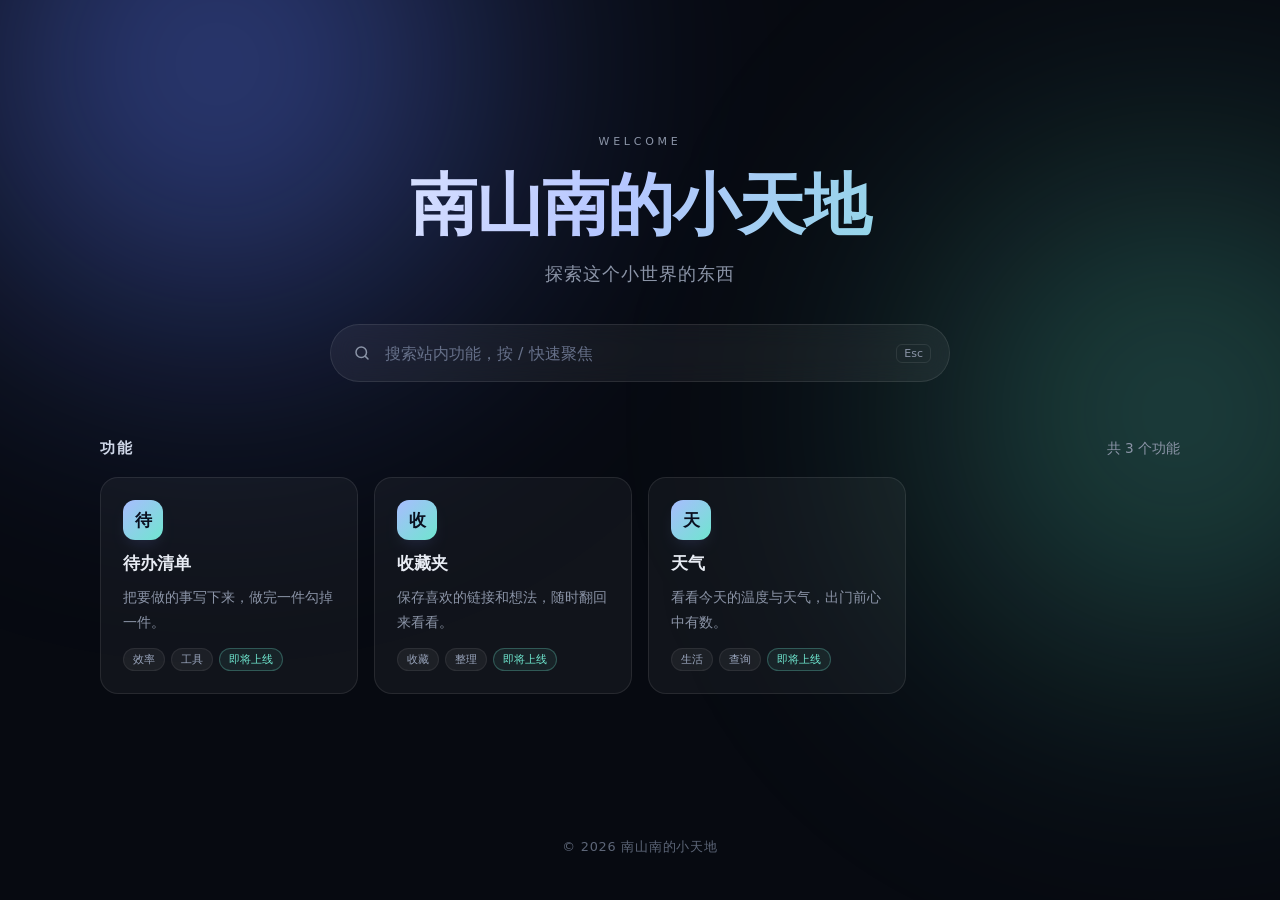
==== index.html @ 8e8f1b19 "初始化南山南的小天地站点：首页、站内搜索与功能网格" ====
<!DOCTYPE html>
<html lang="zh-CN">
<head>
<meta charset="UTF-8">
<meta name="viewport" content="width=device-width, initial-scale=1">
<title>南山南的小天地</title>
<link rel="stylesheet" href="style.css">
</head>
<body>
<div class="aurora" aria-hidden="true"></div>

<header class="hero">
  <p class="eyebrow">Welcome</p>
  <h1>南山南的小天地</h1>
  <p class="subtitle">探索这个小世界的东西</p>

  <div class="search">
    <svg width="18" height="18" viewBox="0 0 24 24" fill="none" stroke-width="2" stroke-linecap="round" aria-hidden="true">
      <circle cx="11" cy="11" r="7"></circle>
      <path d="M20 20l-3.5-3.5"></path>
    </svg>
    <input id="search" type="search" placeholder="搜索站内功能，按 / 快速聚焦" autocomplete="off" aria-label="搜索站内功能">
    <kbd>Esc</kbd>
  </div>
</header>

<main>
  <div class="section-head">
    <h2>功能</h2>
    <span id="count" class="count"></span>
  </div>
  <section id="grid" class="grid"></section>
  <p id="empty" class="empty" hidden>没有找到相关的功能，换个关键词试试。</p>
</main>

<footer>© <span id="year"></span> 南山南的小天地</footer>

<div id="toast" class="toast" role="status" aria-live="polite"></div>

<script src="app.js"></script>
</body>
</html>
---- style.css ----
:root {
  --bg: #070a11;
  --panel: rgba(255, 255, 255, 0.045);
  --panel-hover: rgba(255, 255, 255, 0.075);
  --border: rgba(255, 255, 255, 0.09);
  --text: #e8ecf4;
  --muted: #8b94a7;
  --accent: #7c9cff;
  --accent-2: #6fe6cf;
  --radius: 18px;
}

*,
*::before,
*::after {
  box-sizing: border-box;
}

body {
  margin: 0;
  min-height: 100vh;
  display: flex;
  flex-direction: column;
  font-family: "PingFang SC", "Hiragino Sans GB", "Microsoft YaHei", system-ui, -apple-system, "Segoe UI", sans-serif;
  background: var(--bg);
  color: var(--text);
  -webkit-font-smoothing: antialiased;
}

.aurora {
  position: fixed;
  inset: 0;
  z-index: -1;
  overflow: hidden;
  pointer-events: none;
}

.aurora::before,
.aurora::after {
  content: "";
  position: absolute;
  border-radius: 50%;
  filter: blur(130px);
}

.aurora::before {
  width: 62vw;
  height: 62vw;
  top: -26vw;
  left: -14vw;
  background: radial-gradient(circle, rgba(94, 124, 255, 0.62), transparent 70%);
}

.aurora::after {
  width: 56vw;
  height: 56vw;
  right: -20vw;
  top: 6vh;
  background: radial-gradient(circle, rgba(94, 224, 192, 0.4), transparent 70%);
}

.hero {
  padding: clamp(72px, 15vh, 150px) 24px 56px;
  text-align: center;
}

.eyebrow {
  margin: 0 0 20px;
  font-size: 11px;
  letter-spacing: 0.34em;
  text-transform: uppercase;
  color: var(--muted);
}

h1 {
  margin: 0;
  font-size: clamp(2.4rem, 7vw, 4.2rem);
  line-height: 1.12;
  font-weight: 700;
  letter-spacing: -0.02em;
  background: linear-gradient(115deg, #ffffff 8%, #b6c6ff 48%, #6fe6cf 94%);
  -webkit-background-clip: text;
  background-clip: text;
  color: transparent;
}

.subtitle {
  margin: 18px 0 0;
  font-size: clamp(1rem, 2.4vw, 1.15rem);
  letter-spacing: 0.05em;
  color: var(--muted);
}

.search {
  display: flex;
  align-items: center;
  gap: 12px;
  width: min(620px, 100%);
  height: 58px;
  margin: 38px auto 0;
  padding: 0 18px 0 22px;
  border: 1px solid var(--border);
  border-radius: 999px;
  background: rgba(255, 255, 255, 0.055);
  backdrop-filter: blur(12px);
  transition: border-color 0.2s, box-shadow 0.2s, background 0.2s;
}

.search:focus-within {
  border-color: rgba(124, 156, 255, 0.65);
  background: rgba(255, 255, 255, 0.075);
  box-shadow: 0 0 0 4px rgba(124, 156, 255, 0.14), 0 18px 45px -26px rgba(124, 156, 255, 0.95);
}

.search svg {
  flex: none;
  stroke: var(--muted);
}

.search input {
  flex: 1;
  min-width: 0;
  height: 100%;
  border: 0;
  outline: 0;
  background: transparent;
  color: var(--text);
  font: inherit;
  font-size: 1rem;
}

.search input::placeholder {
  color: #667089;
}

.search input::-webkit-search-cancel-button {
  display: none;
}

.search kbd {
  flex: none;
  padding: 2px 7px;
  font: inherit;
  font-size: 11px;
  color: var(--muted);
  border: 1px solid var(--border);
  border-radius: 6px;
}

main {
  flex: 1;
  width: min(1080px, 100% - 48px);
  margin: 0 auto;
  padding-bottom: 64px;
}

.section-head {
  display: flex;
  align-items: baseline;
  justify-content: space-between;
  gap: 16px;
  margin-bottom: 18px;
}

.section-head h2 {
  margin: 0;
  font-size: 0.95rem;
  font-weight: 600;
  letter-spacing: 0.14em;
  color: #cfd7e8;
}

.count {
  font-size: 0.85rem;
  color: var(--muted);
  font-variant-numeric: tabular-nums;
}

.grid {
  display: grid;
  grid-template-columns: repeat(auto-fill, minmax(236px, 1fr));
  gap: 16px;
}

.card {
  position: relative;
  display: flex;
  flex-direction: column;
  gap: 10px;
  padding: 22px;
  border: 1px solid var(--border);
  border-radius: var(--radius);
  background: var(--panel);
  color: inherit;
  text-decoration: none;
  overflow: hidden;
  transition: transform 0.22s ease, background 0.22s, border-color 0.22s, box-shadow 0.22s;
}

.card::after {
  content: "";
  position: absolute;
  inset: 0 0 auto;
  height: 1px;
  background: linear-gradient(90deg, transparent, rgba(255, 255, 255, 0.28), transparent);
  opacity: 0;
  transition: opacity 0.22s;
}

.card:hover {
  transform: translateY(-4px);
  background: var(--panel-hover);
  border-color: rgba(124, 156, 255, 0.4);
  box-shadow: 0 24px 44px -30px rgba(90, 120, 255, 0.9);
}

.card:hover::after {
  opacity: 1;
}

.card:focus-visible {
  outline: 2px solid var(--accent);
  outline-offset: 3px;
}

.card-icon {
  display: grid;
  place-items: center;
  width: 40px;
  height: 40px;
  border-radius: 12px;
  font-size: 1.05rem;
  font-weight: 600;
  color: #0a1020;
  background: linear-gradient(135deg, #a9bcff, #6fe6cf);
  box-shadow: 0 8px 22px -14px rgba(124, 156, 255, 0.95);
}

.card-title {
  margin: 2px 0 0;
  font-size: 1.05rem;
  font-weight: 600;
}

.card-desc {
  flex: 1;
  margin: 0;
  font-size: 0.9rem;
  line-height: 1.7;
  color: var(--muted);
}

.card-tags {
  display: flex;
  flex-wrap: wrap;
  gap: 6px;
  margin-top: 4px;
}

.tag {
  padding: 3px 9px;
  font-size: 11px;
  color: #9aa6bd;
  background: rgba(255, 255, 255, 0.05);
  border: 1px solid rgba(255, 255, 255, 0.07);
  border-radius: 999px;
}

.tag-status {
  color: var(--accent-2);
  background: rgba(111, 230, 207, 0.07);
  border-color: rgba(111, 230, 207, 0.28);
}

mark {
  padding: 0 3px;
  border-radius: 4px;
  background: rgba(124, 156, 255, 0.42);
  color: #fff;
}

.empty {
  margin: 0;
  padding: 56px 0;
  text-align: center;
  font-size: 0.95rem;
  color: var(--muted);
}

footer {
  padding: 32px 0 44px;
  text-align: center;
  font-size: 0.8rem;
  letter-spacing: 0.06em;
  color: #5d6678;
}

.toast {
  position: fixed;
  left: 50%;
  bottom: 36px;
  z-index: 10;
  padding: 11px 20px;
  border: 1px solid var(--border);
  border-radius: 999px;
  background: rgba(18, 24, 38, 0.94);
  backdrop-filter: blur(10px);
  color: var(--text);
  font-size: 0.88rem;
  opacity: 0;
  pointer-events: none;
  transform: translate(-50%, 16px);
  transition: opacity 0.25s, transform 0.25s;
}

.toast.show {
  opacity: 1;
  transform: translate(-50%, 0);
}

@media (max-width: 640px) {
  .hero {
    padding: 72px 20px 40px;
  }

  .search {
    height: 52px;
    padding: 0 14px 0 18px;
  }

  .search kbd {
    display: none;
  }

  .grid {
    grid-template-columns: 1fr 1fr;
  }
}

@media (max-width: 460px) {
  .grid {
    grid-template-columns: 1fr;
  }
}

@media (prefers-reduced-motion: reduce) {
  *,
  *::before,
  *::after {
    transition: none !important;
    animation: none !important;
  }
}
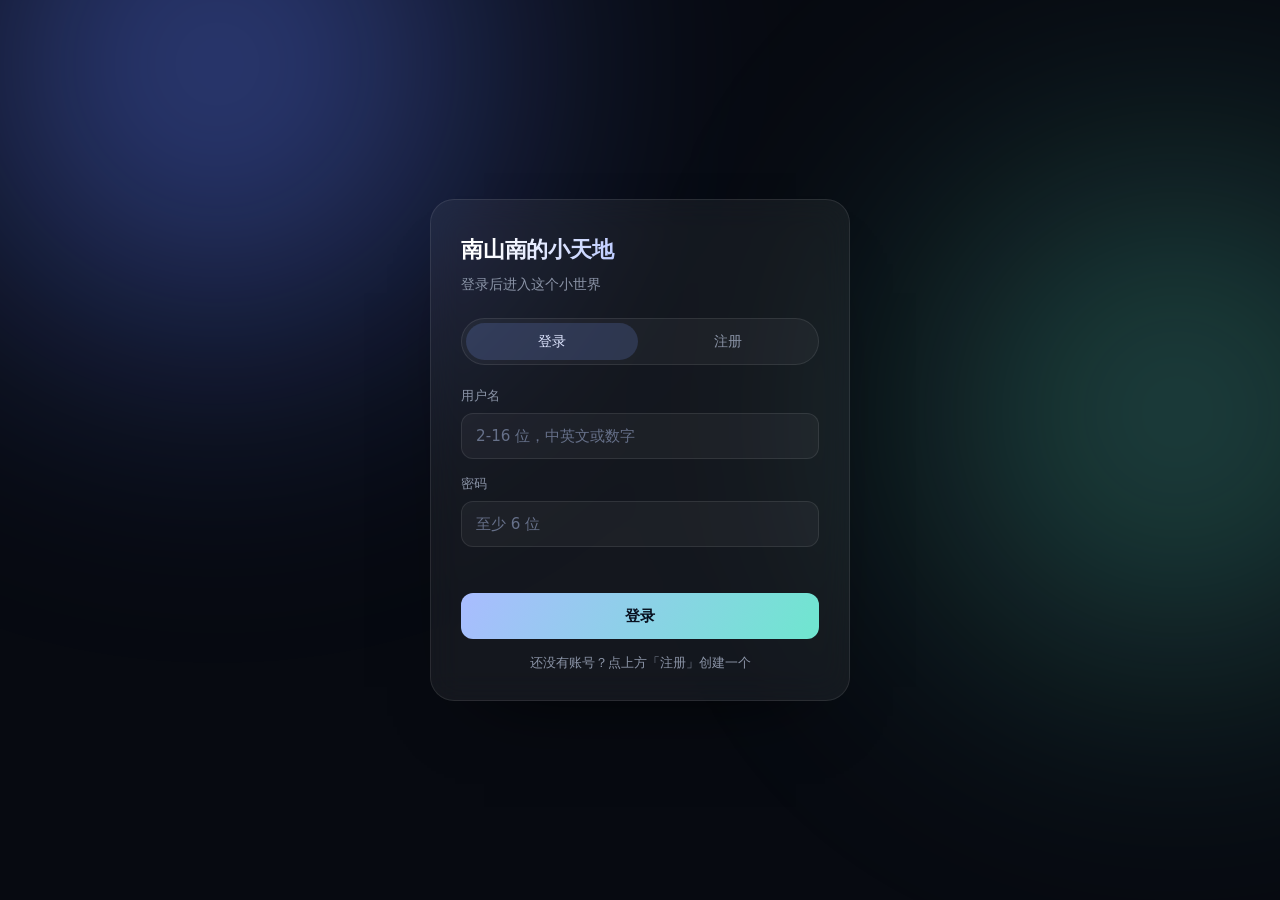
==== commit fa5e0cd9: "新增登录注册、个人主页与 Cloudflare Workers 后端存储" ====
--- a/index.html
+++ b/index.html
@@ -5,9 +5,14 @@
 <meta name="viewport" content="width=device-width, initial-scale=1">
 <title>南山南的小天地</title>
 <link rel="stylesheet" href="style.css">
+<script src="config.js"></script>
+<script src="auth.js"></script>
+<script>requireAuth();</script>
 </head>
 <body>
 <div class="aurora" aria-hidden="true"></div>
+
+<a class="profile-fab" href="profile.html">个人信息</a>
 
 <header class="hero">
   <p class="eyebrow">Welcome</p>
--- a/style.css
+++ b/style.css
@@ -72,7 +72,7 @@
   color: var(--muted);
 }
 
-h1 {
+.hero h1 {
   margin: 0;
   font-size: clamp(2.4rem, 7vw, 4.2rem);
   line-height: 1.12;
@@ -318,6 +318,264 @@
   transform: translate(-50%, 0);
 }
 
+.profile-fab {
+  position: fixed;
+  top: 18px;
+  right: 18px;
+  z-index: 20;
+  display: inline-flex;
+  align-items: center;
+  height: 38px;
+  padding: 0 16px;
+  font-size: 0.85rem;
+  color: var(--text);
+  text-decoration: none;
+  border: 1px solid var(--border);
+  border-radius: 999px;
+  background: rgba(255, 255, 255, 0.06);
+  backdrop-filter: blur(12px);
+  transition: background 0.2s, border-color 0.2s, color 0.2s;
+}
+
+.profile-fab:hover {
+  color: #fff;
+  background: rgba(255, 255, 255, 0.11);
+  border-color: rgba(124, 156, 255, 0.5);
+}
+
+body.auth-body {
+  display: grid;
+  place-items: center;
+  padding: 24px 0;
+}
+
+.auth-wrap {
+  width: min(420px, 100% - 40px);
+  margin: 0 auto;
+  padding: 0;
+}
+
+.auth-card {
+  padding: 34px 30px 28px;
+  border: 1px solid var(--border);
+  border-radius: 24px;
+  background: rgba(255, 255, 255, 0.055);
+  backdrop-filter: blur(16px);
+  box-shadow: 0 40px 80px -54px rgba(0, 0, 0, 0.95);
+}
+
+.auth-brand {
+  margin: 0;
+  font-size: 1.4rem;
+  font-weight: 700;
+  letter-spacing: -0.01em;
+  background: linear-gradient(115deg, #ffffff 8%, #b6c6ff 48%, #6fe6cf 94%);
+  -webkit-background-clip: text;
+  background-clip: text;
+  color: transparent;
+}
+
+.auth-sub {
+  margin: 10px 0 0;
+  font-size: 0.88rem;
+  color: var(--muted);
+}
+
+.auth-tabs {
+  display: flex;
+  gap: 4px;
+  margin: 24px 0 22px;
+  padding: 4px;
+  border: 1px solid var(--border);
+  border-radius: 999px;
+  background: rgba(255, 255, 255, 0.04);
+}
+
+.auth-tab {
+  flex: 1;
+  padding: 9px 0;
+  font: inherit;
+  font-size: 0.88rem;
+  color: var(--muted);
+  background: transparent;
+  border: 0;
+  border-radius: 999px;
+  cursor: pointer;
+  transition: background 0.2s, color 0.2s;
+}
+
+.auth-tab.is-active {
+  color: #dfe6ff;
+  background: rgba(124, 156, 255, 0.18);
+}
+
+.field {
+  display: block;
+  margin-bottom: 16px;
+}
+
+.field span {
+  display: block;
+  margin-bottom: 8px;
+  font-size: 0.82rem;
+  color: var(--muted);
+}
+
+.field input {
+  width: 100%;
+  height: 46px;
+  padding: 0 14px;
+  font: inherit;
+  font-size: 0.95rem;
+  color: var(--text);
+  background: rgba(255, 255, 255, 0.04);
+  border: 1px solid var(--border);
+  border-radius: 12px;
+  outline: none;
+  transition: border-color 0.2s, box-shadow 0.2s;
+}
+
+.field input::placeholder {
+  color: #667089;
+}
+
+.field input:focus {
+  border-color: rgba(124, 156, 255, 0.65);
+  box-shadow: 0 0 0 3px rgba(124, 156, 255, 0.14);
+}
+
+.auth-error {
+  min-height: 18px;
+  margin: 0 0 12px;
+  font-size: 0.8rem;
+  color: #ff9393;
+}
+
+.auth-hint {
+  margin: 16px 0 0;
+  font-size: 0.8rem;
+  text-align: center;
+  color: var(--muted);
+}
+
+.btn-primary {
+  width: 100%;
+  height: 46px;
+  font: inherit;
+  font-size: 0.95rem;
+  font-weight: 600;
+  color: #08101f;
+  background: linear-gradient(120deg, #a9bcff, #6fe6cf);
+  border: 0;
+  border-radius: 12px;
+  cursor: pointer;
+  transition: filter 0.2s, transform 0.15s;
+}
+
+.btn-primary:hover {
+  filter: brightness(1.07);
+}
+
+.btn-primary:active {
+  transform: scale(0.99);
+}
+
+.btn-ghost {
+  width: 100%;
+  height: 44px;
+  font: inherit;
+  font-size: 0.9rem;
+  color: var(--muted);
+  background: rgba(255, 255, 255, 0.04);
+  border: 1px solid var(--border);
+  border-radius: 12px;
+  cursor: pointer;
+  transition: color 0.2s, border-color 0.2s, background 0.2s;
+}
+
+.btn-ghost:hover {
+  color: #ff9b9b;
+  background: rgba(255, 120, 120, 0.08);
+  border-color: rgba(255, 120, 120, 0.4);
+}
+
+.profile-wrap {
+  width: min(520px, 100% - 40px);
+  margin: 0 auto;
+  padding: 28px 0 72px;
+}
+
+.back-link {
+  font-size: 0.85rem;
+  color: var(--muted);
+  text-decoration: none;
+  transition: color 0.2s;
+}
+
+.back-link:hover {
+  color: var(--text);
+}
+
+.profile-card {
+  margin-top: 26px;
+  padding: 40px 32px 32px;
+  text-align: center;
+  border: 1px solid var(--border);
+  border-radius: 24px;
+  background: rgba(255, 255, 255, 0.055);
+  backdrop-filter: blur(16px);
+  box-shadow: 0 40px 80px -54px rgba(0, 0, 0, 0.95);
+}
+
+.avatar {
+  display: grid;
+  place-items: center;
+  width: 88px;
+  height: 88px;
+  margin: 0 auto 20px;
+  font-size: 2rem;
+  font-weight: 600;
+  color: #08101f;
+  border-radius: 50%;
+  background: linear-gradient(135deg, #a9bcff, #6fe6cf);
+  box-shadow: 0 18px 40px -24px rgba(124, 156, 255, 0.95);
+}
+
+.profile-name {
+  margin: 0;
+  font-size: 1.5rem;
+  font-weight: 600;
+}
+
+.profile-info {
+  display: grid;
+  gap: 12px;
+  margin: 26px 0 30px;
+}
+
+.profile-info > div {
+  display: flex;
+  align-items: center;
+  justify-content: space-between;
+  padding: 14px 18px;
+  text-align: left;
+  background: rgba(255, 255, 255, 0.04);
+  border: 1px solid rgba(255, 255, 255, 0.06);
+  border-radius: 12px;
+}
+
+.profile-info dt {
+  font-size: 0.85rem;
+  color: var(--muted);
+}
+
+.profile-info dd {
+  margin: 0;
+  font-size: 0.92rem;
+  font-family: ui-monospace, SFMono-Regular, Menlo, Consolas, monospace;
+  letter-spacing: 0.04em;
+}
+
 @media (max-width: 640px) {
   .hero {
     padding: 72px 20px 40px;
